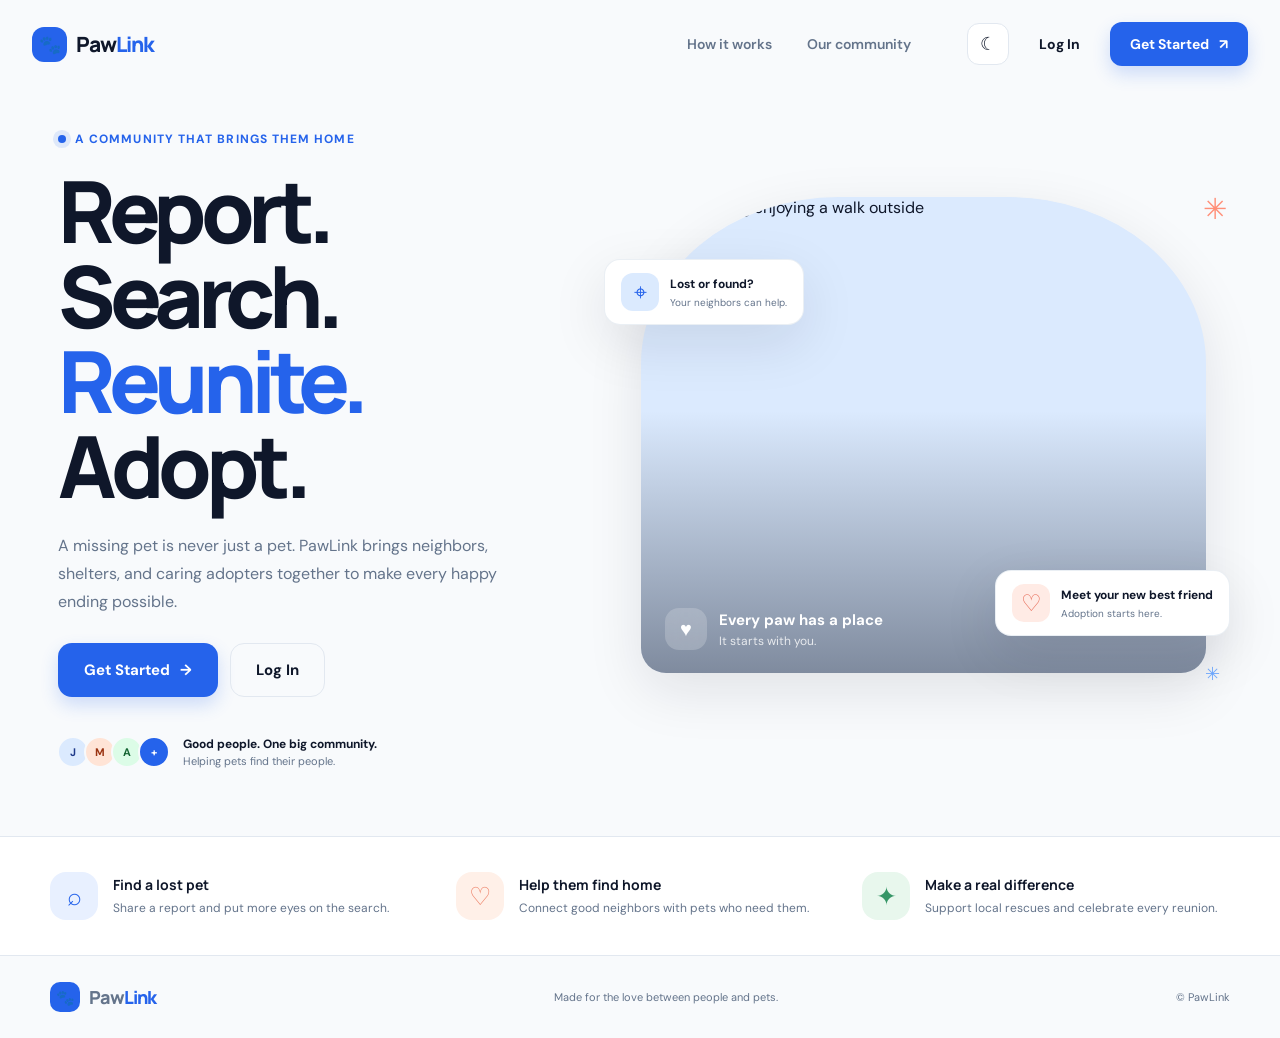
==== adopt.html @ 5f2d8efd "Build PawLink home, search, and adoption pages" ====
<!doctype html>
<html lang="en" data-theme="light">
<head>
  <meta charset="utf-8"><meta name="viewport" content="width=device-width, initial-scale=1"><meta name="theme-color" content="#f8fafc">
  <title>Adopt a Pet — PawLink</title><link rel="stylesheet" href="style.css"><link rel="stylesheet" href="app-pages.css"><script src="app.js" defer></script>
</head>
<body class="app-shell">
  <header class="mobile-topbar"><a class="brand" href="dashboard.html"><span class="brand-mark" aria-hidden="true">🐾</span><span>Paw<span class="brand-accent">Link</span></span></a><div class="mobile-bar-actions"><button class="icon-button theme-toggle" type="button"><span data-theme-icon aria-hidden="true">☾</span></button><button class="icon-button menu-toggle" type="button" aria-label="Open menu" aria-expanded="false" aria-controls="app-sidebar">☰</button></div></header><button class="drawer-backdrop" type="button" aria-label="Close navigation menu"></button>
  <aside class="sidebar" id="app-sidebar" aria-label="App navigation"><a class="brand" href="dashboard.html"><span class="brand-mark" aria-hidden="true">🐾</span><span>Paw<span class="brand-accent">Link</span></span></a><p class="sidebar-label">Workspace</p><nav class="sidebar-nav"><a href="dashboard.html"><span class="nav-icon">⌂</span>Home</a><a href="search.html"><span class="nav-icon">⌕</span>Search pets</a><a href="adopt.html" aria-current="page"><span class="nav-icon">♡</span>Adopt a pet</a><a href="profile.html"><span class="nav-icon">◉</span>My profile</a></nav><div class="sidebar-bottom"><button class="sidebar-action theme-toggle" type="button"><span class="nav-icon" data-theme-icon>☾</span>Toggle theme</button><div class="sidebar-user"><span class="user-avatar" data-user-initial aria-hidden="true">P</span><span><strong data-user-name>Pet lover</strong><small data-user-email></small></span></div><button class="sidebar-action" type="button" data-sign-out><span class="nav-icon">↪</span>Log out</button></div></aside>
  <main class="app-main"><div class="app-content"><header class="adopt-hero"><p class="home-eyebrow">A forever friend is waiting</p><h1>Find your new best friend.</h1><p>Every pet has a story. Start yours together with a loving adoption.</p><a class="button button-primary" href="#adoption-catalog">Meet the pets <span aria-hidden="true">↓</span></a></header>
    <section id="adoption-catalog" aria-labelledby="catalog-title"><div class="results-heading"><div><h2 id="catalog-title">Pets ready for a home</h2><p>Get to know them, then send an inquiry to learn more.</p></div><a class="text-link" href="search.html">Search all pets →</a></div><div class="pet-grid adopt-grid" data-pet-grid></div><p class="empty-state" data-no-results hidden>No pets match these filters.</p></section>
  </div></main>
  <dialog class="inquiry-dialog" data-inquiry-dialog aria-labelledby="inquiry-title"><form method="dialog" class="dialog-dismiss"><button type="submit" class="dialog-x" aria-label="Close inquiry">×</button></form><p class="home-eyebrow">A new friendship starts here</p><h2 id="inquiry-title">Ask about <span data-modal-pet>this pet</span></h2><p class="dialog-copy">Share your details and the PawLink team will help you take the next step.</p><form class="inquiry-form"><input type="hidden" name="petName"><label class="form-field"><span>Your name</span><input name="applicantName" autocomplete="name" required></label><label class="form-field"><span>Email</span><input type="email" name="applicantEmail" autocomplete="email" required></label><label class="form-field"><span>Phone</span><input type="tel" name="applicantPhone" autocomplete="tel"></label><label class="form-field"><span>A note for the team</span><textarea name="message" rows="3" placeholder="Tell us a little about your home and what you're looking for."></textarea></label><div class="dialog-actions"><button class="button button-outline" type="button" data-modal-close>Not now</button><button class="button button-primary" type="submit">Send inquiry <span aria-hidden="true">→</span></button></div></form></dialog>
</body>
</html>
---- style.css ----
@import url('https://fonts.googleapis.com/css2?family=DM+Sans:wght@400;500;600;700&family=Manrope:wght@400;500;600;700;800&display=swap');

:root {
  color-scheme: light;
  --primary: #2563eb;
  --primary-hover: #1d4ed8;
  --primary-soft: #eff6ff;
  --dark-slate: #0f172a;
  --light-mode: #f8fafc;
  --page: #f8fafc;
  --surface: #ffffff;
  --surface-soft: #f1f5f9;
  --text: #0f172a;
  --muted: #64748b;
  --border: #e2e8f0;
  --coral: #ff8f78;
  --green: #bce7ce;
  --shadow: 0 18px 55px rgba(15, 23, 42, .10);
  --sidebar-width: 248px;
  font-family: 'DM Sans', sans-serif;
}

:root[data-theme='dark'] {
  color-scheme: dark;
  --page: #0f172a;
  --surface: #172338;
  --surface-soft: #1e293b;
  --text: #f8fafc;
  --muted: #a7b3c5;
  --border: #334155;
  --primary-soft: #172f59;
  --shadow: 0 18px 55px rgba(0, 0, 0, .28);
}

* { box-sizing: border-box; }
html { scroll-behavior: smooth; }
body { margin: 0; min-width: 320px; background: var(--page); color: var(--text); font-family: 'DM Sans', sans-serif; transition: background-color .2s ease, color .2s ease; }
button, input { font: inherit; }
a { color: inherit; text-decoration: none; }
button { color: inherit; }
:focus-visible { outline: 3px solid #93c5fd; outline-offset: 3px; }
.page-container { width: min(1180px, calc(100% - 64px)); margin-inline: auto; }

.brand { display: inline-flex; align-items: center; gap: 9px; font-family: 'Manrope', sans-serif; font-size: 21px; font-weight: 800; letter-spacing: -1px; white-space: nowrap; }
.brand-mark { display: grid; width: 35px; height: 35px; place-items: center; border-radius: 12px; background: var(--primary); color: white; font-size: 18px; letter-spacing: 0; }
.brand-accent { color: var(--primary); }
.brand-small { font-size: 18px; }
.brand-small .brand-mark { width: 30px; height: 30px; font-size: 15px; border-radius: 10px; }
.button { display: inline-flex; align-items: center; justify-content: center; gap: 10px; min-height: 44px; padding: 0 19px; border: 1px solid transparent; border-radius: 12px; font-weight: 700; font-size: 14px; transition: transform .18s ease, background-color .18s ease, border-color .18s ease; }
.button:hover { transform: translateY(-2px); }
.button-primary { background: var(--primary); color: #fff; box-shadow: 0 8px 18px rgba(37, 99, 235, .2); }
.button-primary:hover { background: var(--primary-hover); }
.button-quiet { color: var(--text); }
.button-quiet:hover, .button-outline:hover { background: var(--surface-soft); }
.button-outline { border-color: var(--border); color: var(--text); }
.button-large { min-height: 54px; padding-inline: 25px; border-radius: 14px; font-size: 15px; }
.icon-button { display: inline-grid; width: 42px; height: 42px; place-items: center; border: 1px solid var(--border); border-radius: 12px; background: var(--surface); cursor: pointer; font-size: 18px; }
.icon-button:hover { background: var(--surface-soft); }

/* Public landing */
.public-header { display: flex; width: min(1320px, calc(100% - 64px)); height: 88px; align-items: center; justify-content: space-between; margin-inline: auto; }
.public-nav { display: flex; gap: 35px; margin-left: auto; margin-right: 56px; color: var(--muted); font-size: 14px; font-weight: 600; }
.public-nav a:hover { color: var(--primary); }
.header-actions { display: flex; align-items: center; gap: 10px; }
.hero { display: grid; min-height: 620px; grid-template-columns: .92fr 1.08fr; align-items: center; gap: 56px; padding-top: 20px; padding-bottom: 66px; }
.hero-copy { padding: 19px 0 0 8px; }
.eyebrow { display: inline-flex; align-items: center; gap: 9px; margin: 0 0 22px; color: var(--primary); font-size: 12px; font-weight: 700; letter-spacing: .09em; text-transform: uppercase; }
.eyebrow-dot { width: 8px; height: 8px; border-radius: 50%; background: var(--primary); box-shadow: 0 0 0 5px rgba(37, 99, 235, .12); }
.hero h1 { margin: 0; font-family: 'Manrope', sans-serif; font-size: clamp(56px, 6.7vw, 88px); font-weight: 800; line-height: .99; letter-spacing: -.075em; }
.title-highlight { color: var(--primary); }
.hero-description { max-width: 440px; margin: 23px 0 27px; color: var(--muted); font-size: 16px; line-height: 1.75; }
.hero-actions { display: flex; flex-wrap: wrap; gap: 12px; }
.social-proof { display: flex; align-items: center; gap: 13px; margin-top: 38px; }
.avatar-stack { display: flex; padding-left: 4px; }
.avatar-stack span { display: grid; width: 32px; height: 32px; place-items: center; margin-left: -5px; border: 2px solid var(--page); border-radius: 50%; background: #dbeafe; color: #1e3a8a; font-size: 11px; font-weight: 700; }
.avatar-stack span:nth-child(2) { background: #ffe4d6; color: #9a3412; }
.avatar-stack span:nth-child(3) { background: #dcfce7; color: #166534; }
.avatar-stack span:nth-child(4) { background: var(--primary); color: white; }
.social-proof p { margin: 0; font-size: 11px; line-height: 1.55; }
.social-proof strong { font-size: 12px; }
.social-proof p span { color: var(--muted); }
.hero-visual { position: relative; min-width: 0; padding: 10px 24px 18px 18px; }
.photo-frame { position: relative; overflow: hidden; height: 476px; border-radius: 35% 35% 25px 25px; background: #dbeafe; box-shadow: var(--shadow); }
.photo-frame::after { position: absolute; inset: 45% 0 0; background: linear-gradient(transparent, rgba(15, 23, 42, .45)); content: ''; pointer-events: none; }
.photo-frame img { width: 100%; height: 100%; object-fit: cover; object-position: center; }
.photo-label { position: absolute; z-index: 1; right: 24px; bottom: 23px; left: 24px; display: flex; align-items: center; gap: 12px; color: white; }
.label-icon { display: grid; width: 42px; height: 42px; place-items: center; border-radius: 14px; background: rgba(255,255,255,.2); font-size: 20px; backdrop-filter: blur(8px); }
.photo-label strong, .photo-label small { display: block; }
.photo-label strong { font-size: 15px; }
.photo-label small { margin-top: 3px; color: rgba(255,255,255,.8); font-size: 12px; }
.floating-note { position: absolute; z-index: 2; display: flex; align-items: center; gap: 11px; padding: 13px 16px; border: 1px solid rgba(226,232,240,.7); border-radius: 16px; background: var(--surface); box-shadow: var(--shadow); }
.note-top { top: 72px; left: -19px; }
.note-bottom { right: 0; bottom: 55px; }
.note-icon { display: grid; width: 38px; height: 38px; place-items: center; border-radius: 12px; font-size: 23px; }
.note-blue { background: #dbeafe; color: var(--primary); }
.note-coral { background: #ffebe5; color: #e76d59; }
.floating-note strong, .floating-note small { display: block; white-space: nowrap; }
.floating-note strong { font-size: 12px; }
.floating-note small { margin-top: 4px; color: var(--muted); font-size: 10px; }
.hero-sparkle { position: absolute; color: var(--coral); }
.sparkle-one { top: 3px; right: 3px; font-size: 29px; }
.sparkle-two { right: 10px; bottom: 5px; color: #6ea8ff; font-size: 18px; }
.value-strip { padding: 35px 0; border-top: 1px solid var(--border); border-bottom: 1px solid var(--border); background: var(--surface); }
.value-grid { display: grid; grid-template-columns: repeat(3, 1fr); gap: 38px; }
.value-item { display: flex; align-items: center; gap: 15px; }
.value-icon { display: grid; flex: 0 0 48px; width: 48px; height: 48px; place-items: center; border-radius: 16px; font-size: 25px; }
.value-icon-blue { background: #e8f0ff; color: var(--primary); }
.value-icon-peach { background: #fff0e8; color: #ed8067; }
.value-icon-green { background: #e8f7ed; color: #369667; }
.value-item h2 { margin: 0 0 5px; font-family: 'Manrope', sans-serif; font-size: 14px; }
.value-item p { margin: 0; color: var(--muted); font-size: 12px; line-height: 1.5; }
.public-footer { display: flex; min-height: 82px; align-items: center; justify-content: space-between; color: var(--muted); font-size: 11px; }
.public-footer p { margin: 0; }

/* Authentication pages */
.auth-layout { display: grid; min-height: 100vh; grid-template-columns: 1fr 1fr; }
.auth-aside { position: relative; display: flex; min-height: 100vh; flex-direction: column; justify-content: space-between; overflow: hidden; padding: 40px clamp(35px, 7vw, 100px); background: var(--dark-slate); color: #fff; }
.auth-aside .brand-accent { color: #93c5fd; }
.auth-aside-copy { position: relative; z-index: 1; max-width: 480px; padding-bottom: 7vh; }
.auth-aside-copy h1 { margin: 0 0 16px; font-family: 'Manrope', sans-serif; font-size: clamp(37px, 5vw, 62px); line-height: 1.06; letter-spacing: -.06em; }
.auth-aside-copy p { max-width: 390px; margin: 0; color: #b8c5d8; font-size: 16px; line-height: 1.7; }
.auth-aside-art { position: absolute; right: -40px; bottom: 4%; width: 56%; opacity: .8; font-size: clamp(130px, 22vw, 300px); text-align: center; transform: rotate(-12deg); }
.auth-main { display: grid; min-height: 100vh; place-items: center; padding: 36px; }
.auth-card { width: min(100%, 410px); }
.auth-card .back-link { display: inline-block; margin-bottom: 37px; color: var(--muted); font-size: 13px; font-weight: 600; }
.auth-card h2 { margin: 0 0 8px; font-family: 'Manrope', sans-serif; font-size: 31px; letter-spacing: -.04em; }
.auth-card .auth-subtitle { margin: 0 0 28px; color: var(--muted); font-size: 14px; line-height: 1.6; }
.form-field { display: block; margin-bottom: 17px; }
.form-field span { display: block; margin-bottom: 8px; font-size: 13px; font-weight: 700; }
.form-field input { width: 100%; height: 49px; padding: 0 14px; border: 1px solid var(--border); border-radius: 11px; background: var(--surface); color: var(--text); }
.form-field input::placeholder { color: #94a3b8; }
.form-error { min-height: 20px; margin: 0 0 10px; color: #dc2626; font-size: 12px; }
.auth-submit { width: 100%; min-height: 50px; border: 0; cursor: pointer; }
.auth-footnote { margin: 20px 0 0; color: var(--muted); font-size: 13px; text-align: center; }
.auth-footnote a { color: var(--primary); font-weight: 700; }

/* Protected app shell: fixed desktop sidebar, compact mobile bar and drawer */
.app-shell { min-height: 100vh; }
.sidebar { position: fixed; z-index: 5; inset: 0 auto 0 0; display: flex; width: var(--sidebar-width); flex-direction: column; padding: 27px 19px 20px; border-right: 1px solid var(--border); background: var(--surface); }
.sidebar .brand { margin: 0 0 44px 7px; }
.sidebar-label { margin: 0 0 12px 10px; color: #94a3b8; font-size: 10px; font-weight: 700; letter-spacing: .12em; text-transform: uppercase; }
.sidebar-nav { display: grid; gap: 6px; }
.sidebar-nav a { display: flex; align-items: center; gap: 12px; min-height: 44px; padding: 0 12px; border-radius: 11px; color: var(--muted); font-size: 13px; font-weight: 600; }
.sidebar-nav a:hover, .sidebar-nav a[aria-current='page'] { background: var(--primary-soft); color: var(--primary); }
.nav-icon { width: 20px; font-size: 17px; text-align: center; }
.sidebar-bottom { display: grid; gap: 8px; margin-top: auto; }
.sidebar-user { display: flex; align-items: center; gap: 10px; padding: 12px 5px 0; border-top: 1px solid var(--border); }
.user-avatar { display: grid; flex: 0 0 36px; width: 36px; height: 36px; place-items: center; border-radius: 50%; background: #dbeafe; color: #1e40af; font-size: 13px; font-weight: 700; }
.sidebar-user strong, .sidebar-user small { display: block; max-width: 135px; overflow: hidden; text-overflow: ellipsis; white-space: nowrap; }
.sidebar-user strong { font-size: 12px; }
.sidebar-user small { margin-top: 3px; color: var(--muted); font-size: 10px; }
.sidebar-action { display: flex; width: 100%; align-items: center; gap: 12px; padding: 10px 12px; border: 0; border-radius: 10px; background: transparent; color: var(--muted); cursor: pointer; font-size: 12px; text-align: left; }
.sidebar-action:hover { background: var(--surface-soft); color: var(--text); }
.mobile-topbar { display: none; }
.app-main { min-height: 100vh; margin-left: var(--sidebar-width); padding: 38px clamp(25px, 5vw, 68px); }
.app-content { width: min(980px, 100%); margin-inline: auto; }
.app-welcome { display: flex; align-items: center; justify-content: space-between; gap: 20px; }
.app-welcome h1 { margin: 0 0 7px; font-family: 'Manrope', sans-serif; font-size: clamp(27px, 3vw, 38px); letter-spacing: -.05em; }
.app-welcome p { margin: 0; color: var(--muted); font-size: 14px; }
.welcome-banner { position: relative; display: flex; min-height: 235px; align-items: center; justify-content: space-between; overflow: hidden; margin-top: 32px; padding: 35px 42px; border-radius: 22px; background: linear-gradient(115deg, #1d4ed8, #3b82f6); color: white; }
.welcome-banner h2 { max-width: 440px; margin: 0 0 11px; font-family: 'Manrope', sans-serif; font-size: clamp(25px, 3vw, 35px); letter-spacing: -.04em; }
.welcome-banner p { max-width: 430px; margin: 0 0 20px; color: #dbeafe; font-size: 13px; line-height: 1.6; }
.welcome-banner .button { background: white; color: #1d4ed8; }
.banner-paw { margin-right: 25px; color: rgba(255,255,255,.24); font-size: clamp(95px, 15vw, 175px); transform: rotate(-16deg); }
.section-heading { display: flex; align-items: center; justify-content: space-between; margin: 36px 0 16px; }
.section-heading h2 { margin: 0; font-family: 'Manrope', sans-serif; font-size: 18px; }
.section-heading span { color: var(--muted); font-size: 12px; }
.action-grid { display: grid; grid-template-columns: repeat(3, 1fr); gap: 15px; }
.action-card { min-height: 150px; padding: 20px; border: 1px solid var(--border); border-radius: 16px; background: var(--surface); }
.action-card .value-icon { width: 40px; height: 40px; min-height: 40px; margin-bottom: 13px; border-radius: 13px; font-size: 20px; }
.action-card h3 { margin: 0 0 6px; font-family: 'Manrope', sans-serif; font-size: 14px; }
.action-card p { margin: 0; color: var(--muted); font-size: 11px; line-height: 1.5; }
.drawer-backdrop { display: none; }

@media (max-width: 900px) {
  .public-nav { gap: 20px; margin-right: 25px; }
  .hero { min-height: auto; grid-template-columns: 1fr 1fr; gap: 25px; padding-top: 38px; }
  .hero h1 { font-size: clamp(55px, 8vw, 75px); }
  .photo-frame { height: 410px; }
  .note-top { left: -8px; }
  .value-grid { gap: 20px; }
  .value-item { align-items: flex-start; }
  .value-icon { flex-basis: 42px; width: 42px; height: 42px; }
}
@media (max-width: 680px) {
  .page-container { width: min(100% - 40px, 500px); }
  .public-header { width: calc(100% - 36px); height: 72px; }
  .public-nav, .header-login { display: none; }
  .header-actions { gap: 7px; }
  .header-actions .button { min-height: 40px; padding-inline: 13px; font-size: 12px; }
  .header-actions .icon-button { width: 39px; height: 39px; }
  .hero { grid-template-columns: 1fr; gap: 30px; padding-top: 29px; padding-bottom: 42px; }
  .hero-copy { padding: 0; }
  .eyebrow { margin-bottom: 16px; font-size: 10px; }
  .hero h1 { font-size: clamp(58px, 16vw, 80px); }
  .hero-description { max-width: 450px; margin: 17px 0 22px; font-size: 14px; }
  .button-large { min-height: 49px; padding-inline: 20px; font-size: 13px; }
  .social-proof { margin-top: 25px; }
  .hero-visual { padding: 6px 12px 14px; }
  .photo-frame { height: min(100vw, 390px); border-radius: 44% 44% 22px 22px; }
  .note-top { top: 45px; left: -1px; }
  .note-bottom { right: -5px; bottom: 36px; }
  .floating-note { gap: 8px; padding: 10px 11px; }
  .note-icon { width: 32px; height: 32px; }
  .floating-note strong { font-size: 10px; }
  .floating-note small { font-size: 9px; }
  .value-strip { padding: 25px 0; }
  .value-grid { grid-template-columns: 1fr; gap: 20px; }
  .value-item { align-items: center; }
  .public-footer { min-height: 78px; flex-wrap: wrap; gap: 4px 12px; padding-block: 15px; }
  .public-footer p { order: 3; width: 100%; }
  .brand { font-size: 19px; }
  .auth-layout { grid-template-columns: 1fr; }
  .auth-aside { display: none; }
  .auth-main { min-height: 100svh; padding: 28px 22px; }
  .auth-card .back-link { margin-bottom: 30px; }
  .app-main { margin-left: 0; padding: 92px 20px 32px; }
  .sidebar { z-index: 11; width: min(300px, 84vw); transform: translateX(-105%); transition: transform .22s ease; box-shadow: var(--shadow); }
  .sidebar.is-open { transform: translateX(0); }
  .sidebar .brand { margin-bottom: 36px; }
  .mobile-topbar { position: fixed; z-index: 8; inset: 0 0 auto; display: flex; height: 66px; align-items: center; justify-content: space-between; padding: 0 18px; border-bottom: 1px solid var(--border); background: var(--surface); }
  .mobile-topbar .brand { font-size: 18px; }
  .mobile-topbar .brand-mark { width: 31px; height: 31px; font-size: 16px; }
  .mobile-bar-actions { display: flex; gap: 8px; }
  .menu-toggle { width: 40px; height: 40px; }
  .drawer-backdrop.is-visible { position: fixed; z-index: 10; inset: 0; display: block; border: 0; background: rgba(15, 23, 42, .45); }
  .app-welcome { align-items: flex-start; }
  .app-welcome .button { min-height: 40px; padding-inline: 12px; font-size: 11px; white-space: nowrap; }
  .welcome-banner { min-height: 220px; margin-top: 24px; padding: 25px; }
  .banner-paw { position: absolute; right: -5px; bottom: -27px; margin: 0; font-size: 130px; }
  .welcome-banner > div:first-child { position: relative; z-index: 1; }
  .action-grid { grid-template-columns: 1fr; gap: 10px; }
  .action-card { display: grid; min-height: 0; grid-template-columns: 45px 1fr; column-gap: 12px; align-items: center; padding: 14px; }
  .action-card .value-icon { grid-row: span 2; margin: 0; }
  .action-card h3 { align-self: end; }
  .action-card p { align-self: start; }
}
@media (prefers-reduced-motion: reduce) { *, *::before, *::after { scroll-behavior: auto !important; transition-duration: .01ms !important; } }
---- app-pages.css ----
/* PawLink protected app pages */
.home-banner { position: relative; display: flex; min-height: 255px; align-items: center; overflow: hidden; padding: 34px 42px; border-radius: 22px; background: linear-gradient(115deg, #1d4ed8, #4387f5); color: white; }
.home-banner-copy { position: relative; z-index: 1; max-width: 610px; }
.home-eyebrow { margin: 0 0 10px; color: var(--primary); font-size: 11px; font-weight: 800; letter-spacing: .12em; text-transform: uppercase; }
.home-banner .home-eyebrow { color: #bfdbfe; }
.home-banner h1 { margin: 0; font-family: 'Manrope', sans-serif; font-size: clamp(29px, 4vw, 46px); font-weight: 800; line-height: 1.08; letter-spacing: -.055em; }
.home-banner p:not(.home-eyebrow) { max-width: 500px; margin: 12px 0 19px; color: #e0ecff; font-size: 13px; line-height: 1.65; }
.home-banner-button { min-height: 42px; background: white; color: #1d4ed8; }
.home-banner-paw { position: absolute; right: 45px; bottom: -34px; color: rgba(255,255,255,.2); font-size: 190px; transform: rotate(-15deg); }
.home-section-heading { margin-top: 35px; margin-bottom: 15px; }
.home-section-heading h2, .results-heading h2 { margin: 0; font-family: 'Manrope', sans-serif; font-size: 19px; letter-spacing: -.035em; }
.home-section-heading p, .results-heading p { margin: 5px 0 0; color: var(--muted); font-size: 12px; }
.quick-action-grid { display: grid; grid-template-columns: repeat(3, 1fr); gap: 13px; }
.quick-action-card { display: flex; min-height: 94px; align-items: center; gap: 12px; padding: 15px; border: 1px solid var(--border); border-radius: 15px; background: var(--surface); transition: transform .18s ease, box-shadow .18s ease; }
.quick-action-card:hover { transform: translateY(-3px); box-shadow: var(--shadow); }
.quick-action-card > span:nth-child(2) { flex: 1; }
.quick-action-card strong, .quick-action-card small { display: block; }
.quick-action-card strong { font-family: 'Manrope', sans-serif; font-size: 12px; }
.quick-action-card small { margin-top: 5px; color: var(--muted); font-size: 10px; line-height: 1.45; }
.quick-action-card > b { color: var(--primary); }
.quick-action-icon { display: grid; flex: 0 0 42px; width: 42px; height: 42px; place-items: center; border-radius: 13px; font-size: 22px; }
.icon-blue { background: #e8f0ff; color: var(--primary); }
.icon-peach { background: #fff0e8; color: #ed8067; }
.icon-green { background: #e8f7ed; color: #369667; }
.featured-section { margin-top: 34px; }
.featured-section .home-section-heading { display: flex; align-items: end; justify-content: space-between; }
.text-link, .pet-link { color: var(--primary); font-size: 12px; font-weight: 700; }
.featured-pet-row { display: grid; grid-auto-columns: minmax(210px, 1fr); grid-auto-flow: column; gap: 14px; overflow-x: auto; padding: 2px 2px 16px; scroll-snap-type: x mandatory; scrollbar-color: #bfdbfe transparent; }
.featured-pet-card { scroll-snap-align: start; }
.page-heading { margin: 0 0 24px; }
.page-heading h1, .adopt-hero h1 { margin: 0; font-family: 'Manrope', sans-serif; font-size: clamp(28px, 4vw, 40px); letter-spacing: -.055em; }
.page-heading > p:last-child, .adopt-hero > p:not(.home-eyebrow) { color: var(--muted); font-size: 13px; }
.search-panel { padding: 18px; border: 1px solid var(--border); border-radius: 17px; background: var(--surface); }
.search-input-wrap { display: flex; height: 49px; align-items: center; gap: 10px; padding: 0 14px; border: 1px solid var(--border); border-radius: 11px; background: var(--page); color: var(--muted); }
.search-input-wrap > span { font-size: 22px; }
.search-input-wrap input { width: 100%; border: 0; outline: 0; background: transparent; color: var(--text); font-size: 13px; }
.filter-chips { display: flex; flex-wrap: wrap; gap: 8px; margin: 14px 0; }
.filter-chip { min-height: 34px; padding: 0 14px; border: 1px solid var(--border); border-radius: 999px; background: var(--surface); color: var(--muted); cursor: pointer; font-size: 11px; font-weight: 700; }
.filter-chip:hover, .filter-chip.is-active { border-color: var(--primary); background: var(--primary); color: white; }
.filter-selects { display: grid; grid-template-columns: repeat(3, 1fr); gap: 10px; }
.filter-selects label > span { display: block; margin-bottom: 6px; color: var(--muted); font-size: 10px; font-weight: 700; }
.filter-selects select, .form-field select { width: 100%; height: 41px; padding: 0 11px; border: 1px solid var(--border); border-radius: 9px; background: var(--surface); color: var(--text); font-size: 12px; }
.results-heading { display: flex; align-items: center; justify-content: space-between; gap: 18px; margin: 27px 0 14px; }
.results-heading > span { color: var(--muted); font-size: 11px; }
.pet-grid { display: grid; grid-template-columns: repeat(3, minmax(0, 1fr)); gap: 16px; }
.pet-card { overflow: hidden; border: 1px solid var(--border); border-radius: 16px; background: var(--surface); }
.pet-card[hidden] { display: none; }
.pet-photo { position: relative; display: block; height: 182px; overflow: hidden; background: var(--surface-soft); }
.pet-photo img { width: 100%; height: 100%; object-fit: cover; transition: transform .25s ease; }
.pet-photo:hover img { transform: scale(1.04); }
.pet-status { position: absolute; top: 11px; left: 11px; padding: 6px 9px; border-radius: 999px; background: rgba(255,255,255,.94); color: #166534; font-size: 9px; font-weight: 800; }
.pet-card-body { padding: 14px; }
.pet-title-row { display: flex; align-items: start; justify-content: space-between; }
.pet-title-row h3 { margin: 0; font-family: 'Manrope', sans-serif; font-size: 16px; }
.pet-title-row p { margin: 3px 0 0; color: var(--muted); font-size: 10px; }
.pet-heart { color: #ed8067; font-size: 21px; }
.pet-meta { display: flex; justify-content: space-between; gap: 8px; margin: 13px 0; color: var(--muted); font-size: 10px; }
.pet-inquire { width: 100%; min-height: 38px; border: 0; cursor: pointer; font-size: 11px; }
.pet-link { display: inline-block; margin-top: 2px; }
.empty-state { padding: 35px 20px; border: 1px dashed var(--border); border-radius: 14px; color: var(--muted); text-align: center; font-size: 13px; }
.adopt-hero { margin: 0 0 28px; padding: 31px; border-radius: 19px; background: var(--primary-soft); }
.adopt-hero h1 { max-width: 620px; }
.adopt-hero > p:not(.home-eyebrow) { max-width: 520px; line-height: 1.6; }
.adopt-hero .button { margin-top: 6px; }
.inquiry-dialog { position: fixed; width: min(480px, calc(100% - 28px)); max-height: min(90vh, 760px); padding: 27px; border: 1px solid var(--border); border-radius: 19px; background: var(--surface); color: var(--text); box-shadow: var(--shadow); }
.inquiry-dialog::backdrop { background: rgba(15, 23, 42, .55); backdrop-filter: blur(3px); }
.dialog-dismiss { position: absolute; top: 13px; right: 13px; }
.dialog-x { width: 34px; height: 34px; border: 1px solid var(--border); border-radius: 10px; background: var(--surface); cursor: pointer; font-size: 23px; line-height: 1; }
.inquiry-dialog h2 { margin: 0 35px 7px 0; font-family: 'Manrope', sans-serif; font-size: 25px; letter-spacing: -.04em; }
.dialog-copy { margin: 0 0 18px; color: var(--muted); font-size: 12px; line-height: 1.5; }
.inquiry-form .form-field { margin-bottom: 12px; }
.inquiry-form .form-field span { font-size: 11px; }
.inquiry-form .form-field input, .inquiry-form textarea { width: 100%; min-height: 42px; padding: 10px 12px; border: 1px solid var(--border); border-radius: 9px; background: var(--surface); color: var(--text); font-size: 12px; }
.inquiry-form textarea { resize: vertical; }
.dialog-actions { display: flex; justify-content: end; gap: 9px; margin-top: 18px; }
.paw-toast { position: fixed; z-index: 30; right: 22px; bottom: 22px; max-width: min(440px, calc(100% - 44px)); padding: 14px 18px; border-radius: 13px; background: #0f172a; color: #fff; box-shadow: var(--shadow); opacity: 0; pointer-events: none; transform: translateY(10px); transition: opacity .2s ease, transform .2s ease; font-size: 13px; }
.paw-toast.is-visible { opacity: 1; transform: translateY(0); }
@media (max-width: 920px) { .pet-grid { grid-template-columns: repeat(2, minmax(0, 1fr)); } .quick-action-grid { grid-template-columns: 1fr; } }
@media (max-width: 680px) { .home-banner { min-height: 245px; padding: 25px 22px; } .home-banner-paw { right: -14px; font-size: 135px; } .home-banner h1 { font-size: clamp(27px, 8vw, 38px); } .quick-action-grid { gap: 9px; } .quick-action-card { min-height: 78px; } .featured-pet-row { grid-auto-columns: minmax(210px, 78vw); } .pet-grid { grid-template-columns: 1fr; } .pet-photo { height: 210px; } .filter-selects { grid-template-columns: 1fr; } .search-panel { padding: 13px; } .adopt-hero { padding: 23px; } .results-heading { align-items: flex-start; } .inquiry-dialog { padding: 22px; } }
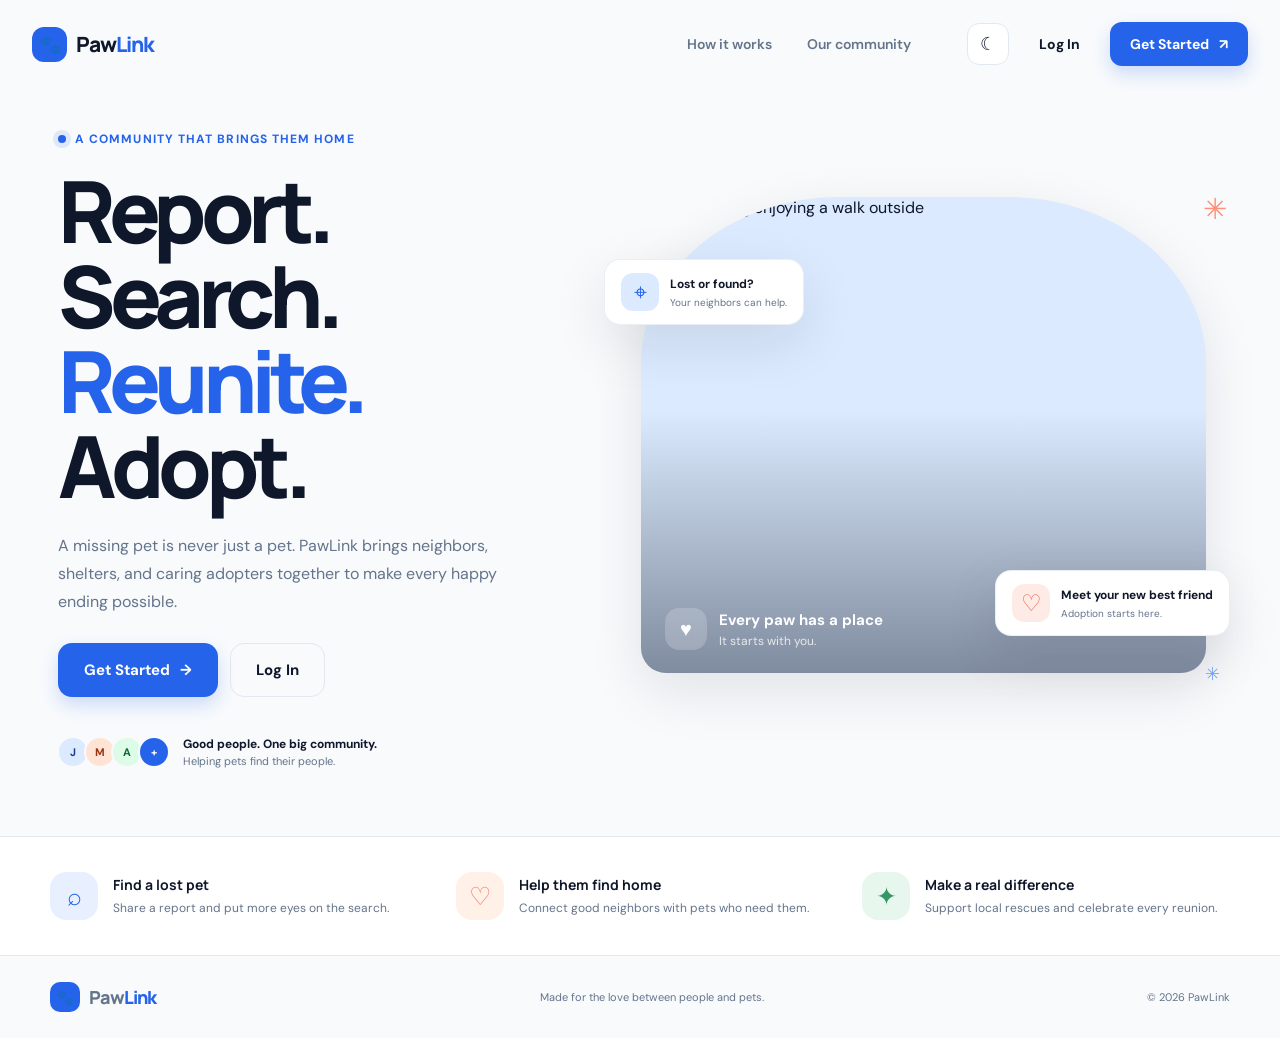
==== commit 9d01c255: "Show full workspace navigation in desktop sidebars" ====
--- a/adopt.html
+++ b/adopt.html
@@ -1,15 +1,10 @@
 <!doctype html>
 <html lang="en" data-theme="light">
-<head>
-  <meta charset="utf-8"><meta name="viewport" content="width=device-width, initial-scale=1"><meta name="theme-color" content="#f8fafc">
-  <title>Adopt a Pet — PawLink</title><link rel="stylesheet" href="style.css"><link rel="stylesheet" href="app-pages.css"><script src="app.js" defer></script>
-</head>
+<head><meta charset="utf-8"><meta name="viewport" content="width=device-width, initial-scale=1"><meta name="theme-color" content="#f8fafc"><title>Adopt a Pet — PawLink</title><link rel="stylesheet" href="style.css"><link rel="stylesheet" href="app-pages.css"><script src="app.js" defer></script></head>
 <body class="app-shell">
   <header class="mobile-topbar"><a class="brand" href="dashboard.html"><span class="brand-mark" aria-hidden="true">🐾</span><span>Paw<span class="brand-accent">Link</span></span></a><div class="mobile-bar-actions"><button class="icon-button theme-toggle" type="button"><span data-theme-icon aria-hidden="true">☾</span></button><button class="icon-button menu-toggle" type="button" aria-label="Open menu" aria-expanded="false" aria-controls="app-sidebar">☰</button></div></header><button class="drawer-backdrop" type="button" aria-label="Close navigation menu"></button>
-  <aside class="sidebar" id="app-sidebar" aria-label="App navigation"><a class="brand" href="dashboard.html"><span class="brand-mark" aria-hidden="true">🐾</span><span>Paw<span class="brand-accent">Link</span></span></a><p class="sidebar-label">Workspace</p><nav class="sidebar-nav"><a href="dashboard.html"><span class="nav-icon">⌂</span>Home</a><a href="search.html"><span class="nav-icon">⌕</span>Search pets</a><a href="adopt.html" aria-current="page"><span class="nav-icon">♡</span>Adopt a pet</a><a href="profile.html"><span class="nav-icon">◉</span>My profile</a></nav><div class="sidebar-bottom"><button class="sidebar-action theme-toggle" type="button"><span class="nav-icon" data-theme-icon>☾</span>Toggle theme</button><div class="sidebar-user"><span class="user-avatar" data-user-initial aria-hidden="true">P</span><span><strong data-user-name>Pet lover</strong><small data-user-email></small></span></div><button class="sidebar-action" type="button" data-sign-out><span class="nav-icon">↪</span>Log out</button></div></aside>
-  <main class="app-main"><div class="app-content"><header class="adopt-hero"><p class="home-eyebrow">A forever friend is waiting</p><h1>Find your new best friend.</h1><p>Every pet has a story. Start yours together with a loving adoption.</p><a class="button button-primary" href="#adoption-catalog">Meet the pets <span aria-hidden="true">↓</span></a></header>
-    <section id="adoption-catalog" aria-labelledby="catalog-title"><div class="results-heading"><div><h2 id="catalog-title">Pets ready for a home</h2><p>Get to know them, then send an inquiry to learn more.</p></div><a class="text-link" href="search.html">Search all pets →</a></div><div class="pet-grid adopt-grid" data-pet-grid></div><p class="empty-state" data-no-results hidden>No pets match these filters.</p></section>
-  </div></main>
-  <dialog class="inquiry-dialog" data-inquiry-dialog aria-labelledby="inquiry-title"><form method="dialog" class="dialog-dismiss"><button type="submit" class="dialog-x" aria-label="Close inquiry">×</button></form><p class="home-eyebrow">A new friendship starts here</p><h2 id="inquiry-title">Ask about <span data-modal-pet>this pet</span></h2><p class="dialog-copy">Share your details and the PawLink team will help you take the next step.</p><form class="inquiry-form"><input type="hidden" name="petName"><label class="form-field"><span>Your name</span><input name="applicantName" autocomplete="name" required></label><label class="form-field"><span>Email</span><input type="email" name="applicantEmail" autocomplete="email" required></label><label class="form-field"><span>Phone</span><input type="tel" name="applicantPhone" autocomplete="tel"></label><label class="form-field"><span>A note for the team</span><textarea name="message" rows="3" placeholder="Tell us a little about your home and what you're looking for."></textarea></label><div class="dialog-actions"><button class="button button-outline" type="button" data-modal-close>Not now</button><button class="button button-primary" type="submit">Send inquiry <span aria-hidden="true">→</span></button></div></form></dialog>
+  <aside class="sidebar" id="app-sidebar" aria-label="App navigation"><a class="brand" href="dashboard.html"><span class="brand-mark" aria-hidden="true">🐾</span><span>Paw<span class="brand-accent">Link</span></span></a><p class="sidebar-label">Workspace</p><nav class="sidebar-nav"><a href="dashboard.html"><span class="nav-icon">⌂</span>Home</a><a href="search.html"><span class="nav-icon">⌕</span>Search pets</a><a href="reports.html"><span class="nav-icon">▤</span>Community reports</a><a href="adopt.html" aria-current="page"><span class="nav-icon">♡</span>Adopt a pet</a><a href="shop.html"><span class="nav-icon">▧</span>Pet shop</a><a href="donate.html"><span class="nav-icon">♥</span>Donate</a><a href="profile.html"><span class="nav-icon">◉</span>My profile</a></nav><div class="sidebar-bottom"><button class="sidebar-action theme-toggle" type="button"><span class="nav-icon" data-theme-icon>☾</span>Toggle theme</button><div class="sidebar-user"><span class="user-avatar" data-user-initial aria-hidden="true">P</span><span><strong data-user-name>Pet lover</strong><small data-user-email></small></span></div><button class="sidebar-action" type="button" data-sign-out><span class="nav-icon">↪</span>Log out</button></div></aside>
+  <main class="app-main"><div class="app-content"><header class="adopt-hero"><p class="home-eyebrow">A forever friend is waiting</p><h1>Find your new best friend.</h1><p>Every pet has a story. Start yours together with a loving adoption.</p><a class="button button-primary" href="#adoption-catalog">Meet the pets <span aria-hidden="true">↓</span></a></header><section id="adoption-catalog" aria-labelledby="catalog-title"><div class="results-heading"><div><h2 id="catalog-title">Pets ready for a home</h2><p>Get to know them, then send an inquiry to learn more.</p></div><a class="text-link" href="search.html">Search all pets →</a></div><div class="pet-grid adopt-grid" data-pet-grid></div><p class="empty-state" data-no-results hidden>No pets match these filters.</p></section></div></main>
+  <dialog class="inquiry-dialog" data-inquiry-dialog aria-labelledby="inquiry-title"><form method="dialog" class="dialog-dismiss"><button type="submit" class="dialog-x" aria-label="Close inquiry">×</button></form><p class="home-eyebrow">Adoption inquiry</p><h2 id="inquiry-title">Meet a PawLink pet</h2><p class="dialog-copy">Tell the rescue a little about yourself and your interest.</p><form class="inquiry-form"><input type="hidden" name="petName"><label class="form-field"><span>Your name</span><input name="applicantName" required></label><label class="form-field"><span>Email</span><input name="applicantEmail" type="email" required></label><label class="form-field"><span>Phone</span><input name="applicantPhone" type="tel"></label><label class="form-field"><span>Message</span><textarea name="message" rows="3" placeholder="Tell us why you are interested..."></textarea></label><div class="dialog-actions"><button class="button button-outline" type="button" data-modal-close>Cancel</button><button class="button button-primary" type="submit">Send inquiry</button></div></form></dialog>
 </body>
 </html>
